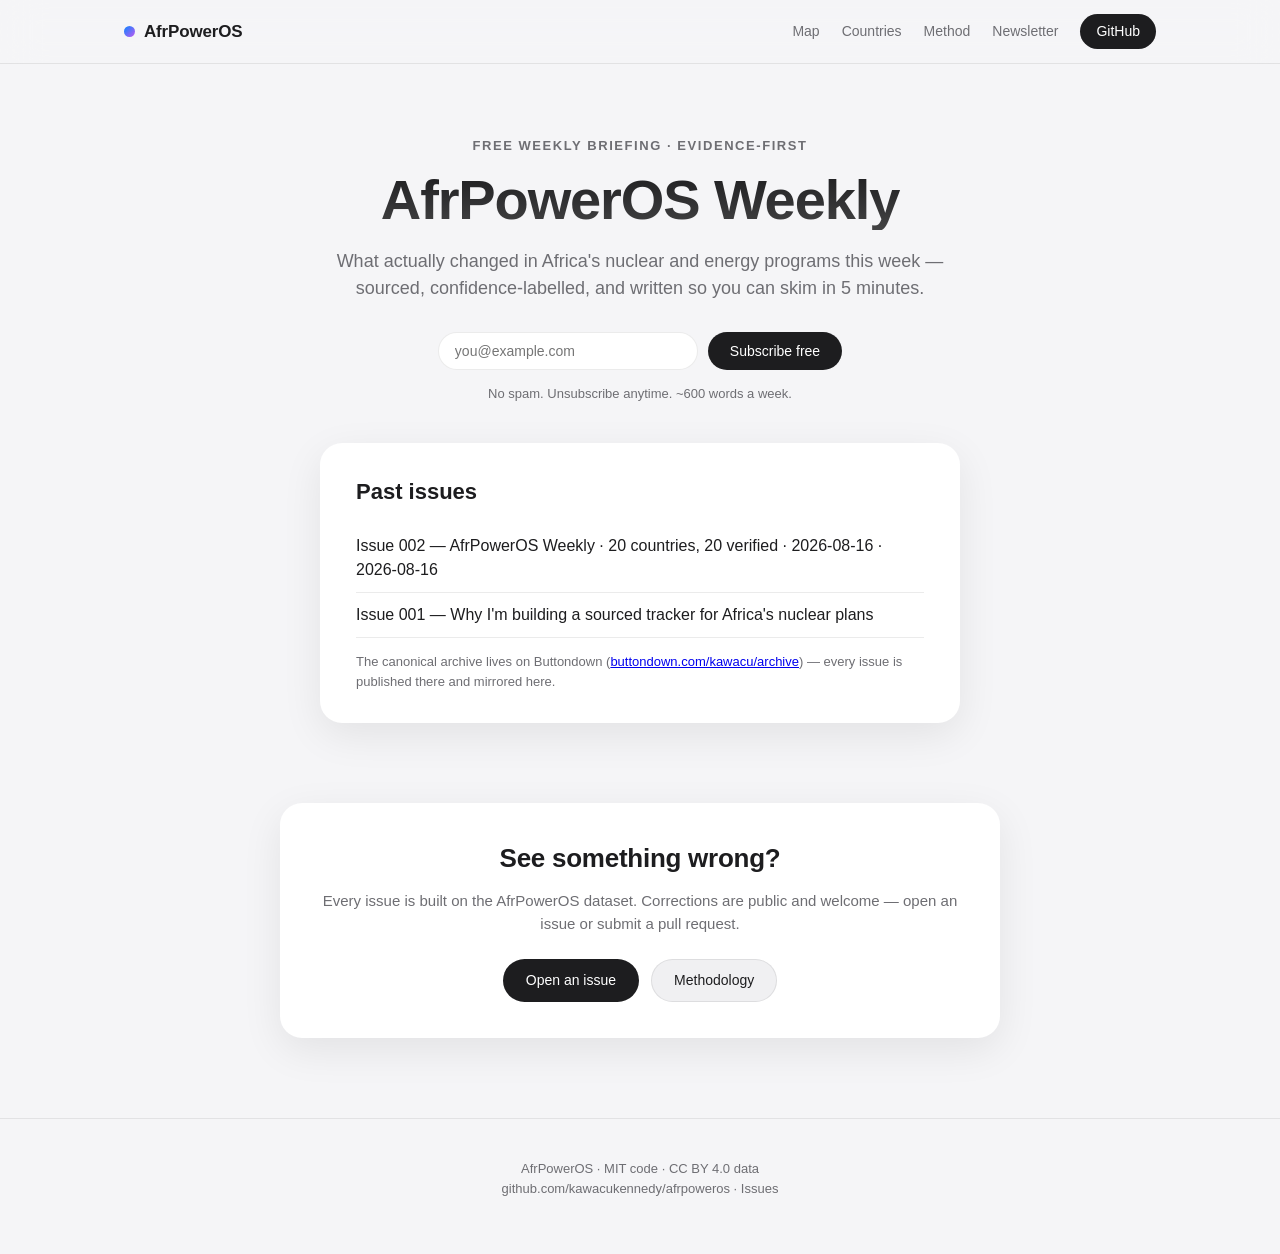
==== site/newsletter.html @ 23bfac74 "feat(newsletter): automate weekly issue generation and sending via Buttondown API - scripts/newslett" ====
<!DOCTYPE html>
<html lang="en">
<head>
  <meta charset="UTF-8">
  <meta name="viewport" content="width=device-width, initial-scale=1.0">
  <title>AfrPowerOS Weekly — African Nuclear &amp; Energy Infrastructure</title>
  <meta name="description" content="A weekly, evidence-first briefing on Africa's civilian nuclear and energy programs. Free. Every fact sourced.">
  <link rel="stylesheet" href="styles.css?v=__VER__">
</head>
<body>
  <header class="nav">
    <div class="nav-inner">
      <a class="brand" href="/">
        <span class="brand-dot"></span>
        <span>AfrPowerOS</span>
      </a>
      <nav class="nav-links">
        <a href="/#map">Map</a>
        <a href="/#table">Countries</a>
        <a href="/#method">Method</a>
        <a href="newsletter.html">Newsletter</a>
        <a class="nav-cta" href="https://github.com/kawacukennedy/afrpoweros">GitHub</a>
      </nav>
    </div>
  </header>

  <main>
    <section class="hero">
      <p class="eyebrow">Free weekly briefing · evidence-first</p>
      <h1>AfrPowerOS Weekly</h1>
      <p class="hero-sub">
        What actually changed in Africa's nuclear and energy programs this week —
        sourced, confidence-labelled, and written so you can skim in 5 minutes.
      </p>
      <form class="newsletter-form" action="https://buttondown.com/api/emails/embed-subscribe/kawacu" method="post" target="_blank">
        <input type="email" name="email" placeholder="you@example.com" required>
        <button type="submit" class="btn btn-primary">Subscribe free</button>
      </form>
      <p class="newsletter-note">No spam. Unsubscribe anytime. ~600 words a week.</p>
    </section>

    <section class="card newsletter-archive">
      <h2>Past issues</h2>
      <ul class="archive-list">
        <li><a href="newsletter/issue-002.html">Issue 002 — AfrPowerOS Weekly · 20 countries, 20 verified · 2026-08-16</a> <span class="newsletter-date">· 2026-08-16</span></li>
        <li><a href="newsletter/issue-001.html">Issue 001 — Why I'm building a sourced tracker for Africa's nuclear plans</a></li>
      </ul>
      <p class="newsletter-note">
        The canonical archive lives on Buttondown (<a href="https://buttondown.com/kawacu/archive/">buttondown.com/kawacu/archive</a>) — every issue is published there and mirrored here.
      </p>
    </section>

    <section class="contribute" id="contribute">
      <div class="contribute-card">
        <h2>See something wrong?</h2>
        <p>
          Every issue is built on the AfrPowerOS dataset. Corrections are public
          and welcome — open an issue or submit a pull request.
        </p>
        <div class="contribute-actions">
          <a class="btn btn-primary" href="https://github.com/kawacukennedy/afrpoweros/issues">Open an issue</a>
          <a class="btn" href="https://github.com/kawacukennedy/afrpoweros/blob/main/docs/methodology.md">Methodology</a>
        </div>
      </div>
    </section>
  </main>

  <footer class="footer">
    <p>AfrPowerOS · MIT code · CC BY 4.0 data</p>
    <p><a href="https://github.com/kawacukennedy/afrpoweros">github.com/kawacukennedy/afrpoweros</a> · <a href="https://github.com/kawacukennedy/afrpoweros/issues">Issues</a></p>
  </footer>
</body>
</html>
---- site/styles.css ----
:root {
  --bg: #f5f5f7;
  --card: #ffffff;
  --text: #1d1d1f;
  --text-2: #6e6e73;
  --line: rgba(0, 0, 0, 0.08);
  --shadow: 0 12px 40px rgba(0, 0, 0, 0.08);
  --radius: 22px;
  --op: #34c759;
  --uc: #ff9f0a;
  --an: #ffd60a;
  --pr: #0a84ff;
  --ex: #bf5af2;
  --none: #8e8e93;
  --none-rec: #d2d2d7;
}

* { box-sizing: border-box; margin: 0; padding: 0; }

html { scroll-behavior: smooth; }

body {
  font-family: -apple-system, BlinkMacSystemFont, "SF Pro Text", "SF Pro Display", "Helvetica Neue", Arial, sans-serif;
  background: var(--bg);
  color: var(--text);
  -webkit-font-smoothing: antialiased;
  text-rendering: optimizeLegibility;
  line-height: 1.5;
}

.nav {
  position: sticky;
  top: 0;
  z-index: 50;
  backdrop-filter: saturate(180%) blur(20px);
  -webkit-backdrop-filter: saturate(180%) blur(20px);
  background: rgba(245, 245, 247, 0.72);
  border-bottom: 1px solid var(--line);
}

.nav-inner {
  max-width: 1080px;
  margin: 0 auto;
  padding: 14px 24px;
  display: flex;
  align-items: center;
  justify-content: space-between;
}

.brand {
  display: flex;
  align-items: center;
  gap: 9px;
  font-weight: 600;
  font-size: 17px;
  text-decoration: none;
  color: var(--text);
  letter-spacing: -0.01em;
}

.brand-dot {
  width: 11px;
  height: 11px;
  border-radius: 50%;
  background: linear-gradient(135deg, #0a84ff, #bf5af2);
}

.nav-links {
  display: flex;
  align-items: center;
  gap: 22px;
}

.nav-links a {
  font-size: 14px;
  color: var(--text-2);
  text-decoration: none;
  transition: color 0.2s ease;
}

.nav-links a:hover { color: var(--text); }

.nav-cta {
  padding: 7px 16px;
  border-radius: 980px;
  background: var(--text);
  color: #fff !important;
  font-weight: 500;
  transition: transform 0.2s ease, box-shadow 0.2s ease !important;
}

.nav-cta:hover { transform: translateY(-1px); box-shadow: 0 4px 12px rgba(0, 0, 0, 0.18); }

main { max-width: 1080px; margin: 0 auto; padding: 0 24px; }

.hero { text-align: center; padding: 72px 0 40px; }

.eyebrow {
  font-size: 13px;
  font-weight: 600;
  letter-spacing: 0.12em;
  text-transform: uppercase;
  color: var(--text-2);
  margin-bottom: 14px;
}

.hero h1 {
  font-size: clamp(34px, 6vw, 56px);
  font-weight: 700;
  letter-spacing: -0.02em;
  line-height: 1.08;
  background: linear-gradient(180deg, var(--text), #434344);
  -webkit-background-clip: text;
  background-clip: text;
  -webkit-text-fill-color: transparent;
}

.hero-sub {
  max-width: 640px;
  margin: 18px auto 30px;
  font-size: 18px;
  color: var(--text-2);
}

.legend {
  display: flex;
  flex-wrap: wrap;
  justify-content: center;
  gap: 8px 18px;
  margin-bottom: 16px;
}

.legend .item {
  display: inline-flex;
  align-items: center;
  gap: 7px;
  font-size: 13px;
  color: var(--text-2);
}

.legend .swatch {
  width: 10px;
  height: 10px;
  border-radius: 50%;
}

.hero-meta {
  font-size: 13px;
  color: var(--text-2);
}

.stats {
  display: flex;
  justify-content: center;
  gap: 36px;
  margin: 6px 0 14px;
  flex-wrap: wrap;
}

.stat {
  display: flex;
  flex-direction: column;
  align-items: center;
  gap: 2px;
}

.stat-num {
  font-size: 24px;
  font-weight: 700;
  letter-spacing: -0.02em;
}

.stat-label {
  font-size: 12px;
  color: var(--text-2);
}

.card {
  background: var(--card);
  border-radius: var(--radius);
  box-shadow: var(--shadow);
  padding: 16px;
  margin: 24px 0 64px;
}

.map-wrap {
  position: relative;
  border-radius: 16px;
  overflow: hidden;
  background: linear-gradient(180deg, #fbfbfd, #f1f1f4);
}

#mapSvg {
  display: block;
  width: 100%;
  height: auto;
}

#mapSvg .country {
  stroke: #ffffff;
  stroke-width: 0.8;
  transition: fill 0.15s ease, opacity 0.15s ease;
  cursor: pointer;
}

#mapSvg .country:hover {
  fill-opacity: 0.72;
}

.tooltip {
  position: absolute;
  pointer-events: none;
  background: rgba(29, 29, 31, 0.92);
  color: #fff;
  border-radius: 12px;
  padding: 10px 14px;
  font-size: 13px;
  max-width: 260px;
  box-shadow: 0 8px 24px rgba(0, 0, 0, 0.25);
  backdrop-filter: blur(8px);
  -webkit-backdrop-filter: blur(8px);
  z-index: 10;
}

.tooltip h4 {
  font-size: 14px;
  font-weight: 600;
  margin-bottom: 2px;
}

.tooltip p { color: rgba(255, 255, 255, 0.8); }

.table-section h2,
.method h2 {
  font-size: 28px;
  font-weight: 700;
  letter-spacing: -0.01em;
  margin-bottom: 18px;
}

.table-card {
  background: var(--card);
  border-radius: var(--radius);
  box-shadow: var(--shadow);
  overflow: hidden;
  margin-bottom: 64px;
}

table { width: 100%; border-collapse: collapse; font-size: 14px; }

thead th {
  text-align: left;
  padding: 14px 18px;
  font-size: 12px;
  font-weight: 600;
  letter-spacing: 0.08em;
  text-transform: uppercase;
  color: var(--text-2);
  background: #fafafa;
  border-bottom: 1px solid var(--line);
}

tbody td {
  padding: 12px 18px;
  border-bottom: 1px solid var(--line);
  color: var(--text);
}

tbody tr { transition: background 0.15s ease; }
tbody tr:hover { background: #fafafa; }

tbody tr.highlight { animation: flash 2s ease; }

@keyframes flash {
  0% { background: rgba(10, 132, 255, 0.14); }
  100% { background: transparent; }
}

.tag {
  display: inline-block;
  padding: 3px 10px;
  border-radius: 980px;
  font-size: 12px;
  font-weight: 500;
  color: #fff;
  white-space: nowrap;
}

.tag-unverified { background: var(--none); }

.method {
  max-width: 640px;
  margin: 0 auto 80px;
}

.method p { color: var(--text-2); font-size: 15px; }

.method a { color: var(--pr); text-decoration: none; }
.method a:hover { text-decoration: underline; }

.contribute { max-width: 720px; margin: 0 auto 80px; }

.contribute-card {
  background: var(--card);
  border-radius: var(--radius);
  box-shadow: var(--shadow);
  padding: 36px;
  text-align: center;
}

.contribute-card h2 { font-size: 26px; font-weight: 700; letter-spacing: -0.01em; margin-bottom: 12px; }
.contribute-card p { color: var(--text-2); font-size: 15px; margin-bottom: 24px; }

.contribute-actions { display: flex; justify-content: center; gap: 12px; flex-wrap: wrap; }

.btn {
  display: inline-block;
  padding: 10px 22px;
  border-radius: 980px;
  font-size: 14px;
  font-weight: 500;
  text-decoration: none;
  color: var(--text);
  background: #f0f0f2;
  border: 1px solid var(--line);
  transition: transform 0.2s ease, box-shadow 0.2s ease;
}

.btn:hover { transform: translateY(-1px); box-shadow: 0 4px 12px rgba(0, 0, 0, 0.12); }

.btn-primary {
  background: var(--text);
  color: #fff !important;
  border-color: transparent;
}

.newsletter-form {
  display: flex;
  justify-content: center;
  gap: 10px;
  flex-wrap: wrap;
  margin-top: 28px;
}

.newsletter-form input[type="email"] {
  padding: 10px 16px;
  border-radius: 980px;
  border: 1px solid var(--line);
  font-size: 14px;
  font-family: inherit;
  background: var(--card);
  min-width: 260px;
  color: var(--text);
}

.newsletter-form input[type="email"]:focus {
  outline: none;
  border-color: var(--pr);
}

.newsletter-form button { border: none; cursor: pointer; }

.newsletter-note { color: var(--text-2); font-size: 13px; margin-top: 14px; }

.newsletter-archive {
  max-width: 640px;
  margin: 0 auto 80px;
  padding: 32px 36px;
}

.newsletter-archive h2 { font-size: 22px; font-weight: 700; margin-bottom: 16px; }

.archive-list { list-style: none; }

.archive-list li { padding: 10px 0; border-bottom: 1px solid var(--line); }

.archive-list a { color: var(--text); text-decoration: none; font-weight: 500; }
.archive-list a:hover { color: var(--pr); }

.issue {
  max-width: 640px;
  margin: 0 auto 80px;
  background: var(--card);
  border-radius: var(--radius);
  box-shadow: var(--shadow);
  padding: 48px;
}

.issue h1 { font-size: 32px; font-weight: 700; letter-spacing: -0.01em; margin: 4px 0 20px; }
.issue h2 { font-size: 20px; font-weight: 700; margin: 28px 0 10px; }
.issue p { color: var(--text-2); font-size: 15px; margin-bottom: 14px; }
.issue ul { color: var(--text-2); font-size: 15px; margin: 0 0 14px 20px; }
.issue li { margin-bottom: 6px; }
.issue a { color: var(--pr); text-decoration: none; }
.issue .newsletter-form { justify-content: flex-start; margin-top: 24px; }

@media (max-width: 720px) {
  .issue { padding: 28px 20px; }
  .newsletter-archive { padding: 24px 20px; }
}

.footer {
  text-align: center;
  padding: 40px 24px 56px;
  color: var(--text-2);
  font-size: 13px;
  border-top: 1px solid var(--line);
}

.footer a { color: var(--text-2); text-decoration: none; }
.footer a:hover { color: var(--text); }

@media (max-width: 720px) {
  .nav-links a { display: none; }
  .nav-links .nav-cta { display: inline-block; }
  .hero { padding: 48px 0 28px; }
  .stats { gap: 20px; }
  .contribute-card { padding: 24px 18px; }
  thead th:nth-child(6), tbody td:nth-child(6) { display: none; }
}

@media (prefers-reduced-motion: reduce) {
  html { scroll-behavior: auto; }
  * { transition: none !important; animation: none !important; }
}
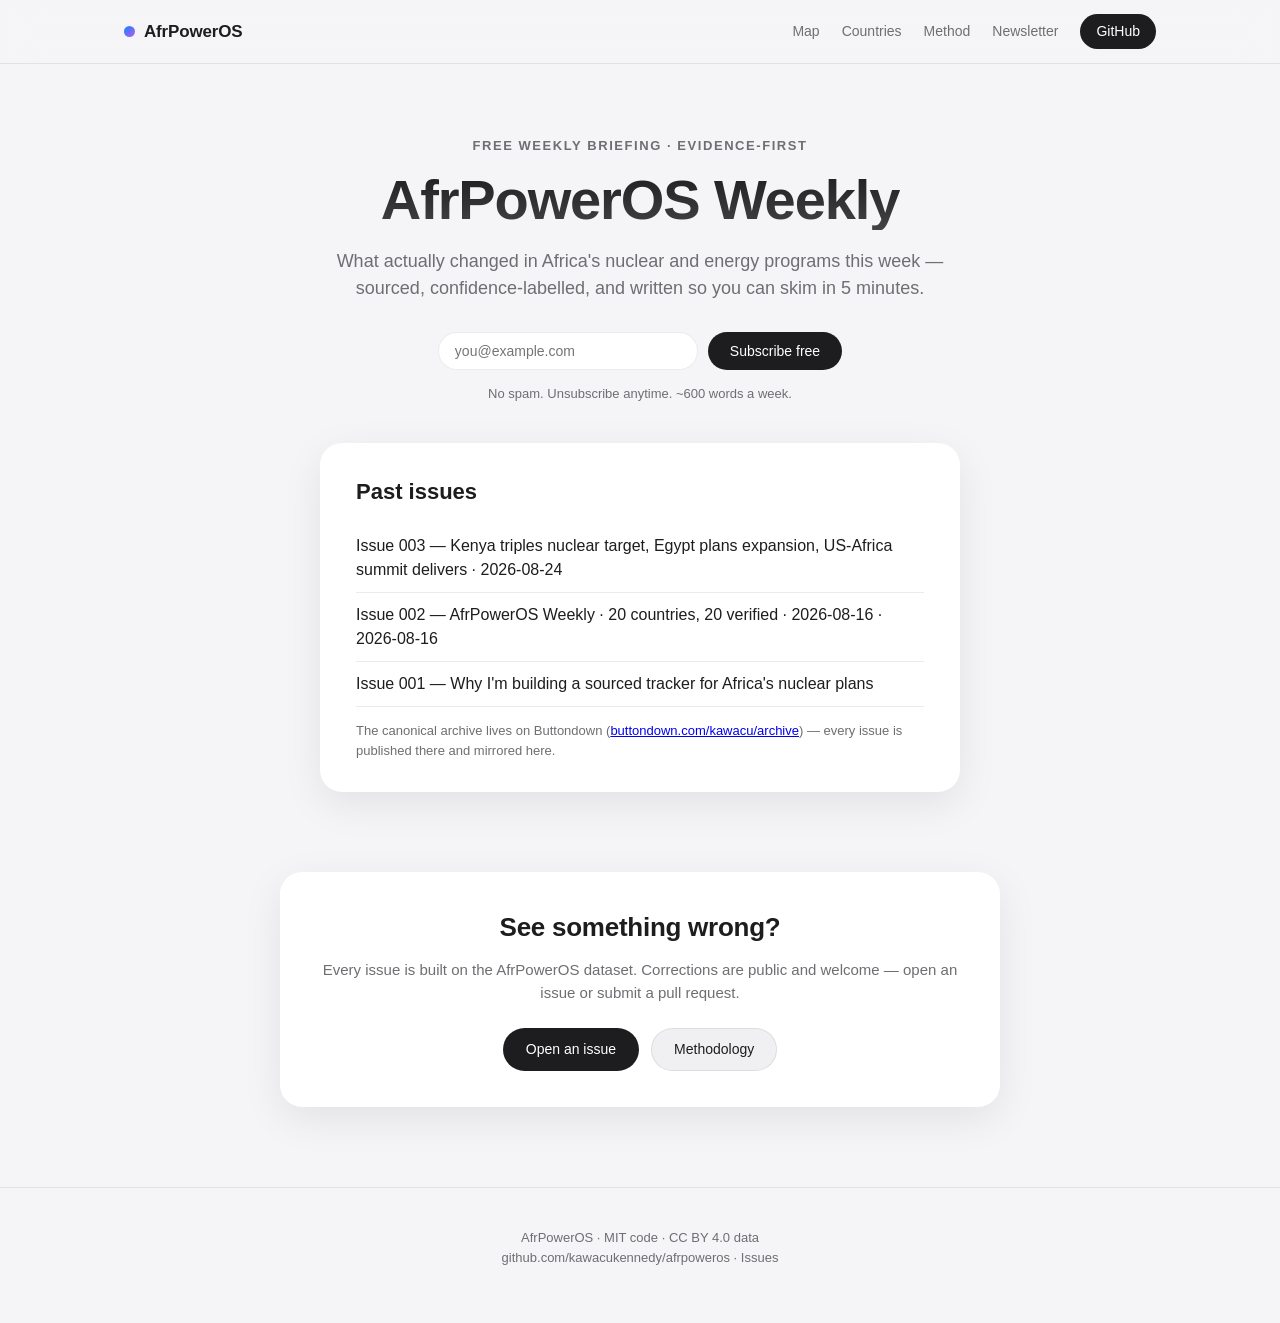
==== commit c41325db: "feat(site): add SEO country pages, sitemap, robots and structured data" ====
--- a/site/newsletter.html
+++ b/site/newsletter.html
@@ -42,6 +42,7 @@
     <section class="card newsletter-archive">
       <h2>Past issues</h2>
       <ul class="archive-list">
+        <li><a href="newsletter/issue-003.html">Issue 003 — Kenya triples nuclear target, Egypt plans expansion, US-Africa summit delivers</a> <span class="newsletter-date">· 2026-08-24</span></li>
         <li><a href="newsletter/issue-002.html">Issue 002 — AfrPowerOS Weekly · 20 countries, 20 verified · 2026-08-16</a> <span class="newsletter-date">· 2026-08-16</span></li>
         <li><a href="newsletter/issue-001.html">Issue 001 — Why I'm building a sourced tracker for Africa's nuclear plans</a></li>
       </ul>
--- a/site/styles.css
+++ b/site/styles.css
@@ -6,13 +6,8 @@
   --line: rgba(0, 0, 0, 0.08);
   --shadow: 0 12px 40px rgba(0, 0, 0, 0.08);
   --radius: 22px;
-  --op: #34c759;
-  --uc: #ff9f0a;
-  --an: #ffd60a;
   --pr: #0a84ff;
-  --ex: #bf5af2;
   --none: #8e8e93;
-  --none-rec: #d2d2d7;
 }
 
 * { box-sizing: border-box; margin: 0; padding: 0; }
@@ -142,7 +137,86 @@
   width: 10px;
   height: 10px;
   border-radius: 50%;
-}
+  flex-shrink: 0;
+}
+
+.legend-explain {
+  max-width: 560px;
+  margin: 0 auto 24px;
+  text-align: left;
+}
+
+.legend-table {
+  width: 100%;
+  border-collapse: collapse;
+  font-size: 13px;
+}
+
+.legend-table th {
+  text-align: left;
+  font-size: 12px;
+  font-weight: 600;
+  letter-spacing: 0.06em;
+  text-transform: uppercase;
+  color: var(--text-2);
+  padding: 10px 0 6px;
+  border-bottom: 1px solid var(--line);
+}
+
+.legend-table td {
+  padding: 7px 0;
+  color: var(--text-2);
+  vertical-align: middle;
+  line-height: 1.4;
+}
+
+.legend-table td strong {
+  color: var(--text);
+}
+
+.legend-swatch-cell {
+  width: 24px;
+  padding-right: 10px;
+  text-align: center;
+}
+
+.legend-swatch-cell .swatch {
+  width: 10px;
+  height: 10px;
+  border-radius: 50%;
+  display: inline-block;
+}
+
+.legend-phase-cell {
+  width: 24px;
+  padding-right: 10px;
+  text-align: center;
+}
+
+.phase-badge {
+  display: inline-block;
+  background: var(--pr);
+  color: #fff;
+  font-size: 10px;
+  font-weight: 600;
+  padding: 2px 6px;
+  border-radius: 4px;
+  line-height: 1;
+}
+
+.legend-divider td {
+  padding: 4px 0;
+  border-bottom: 1px solid var(--line);
+}
+
+.legend-note {
+  font-size: 12px;
+  color: var(--text-2);
+  margin-top: 10px;
+}
+
+.legend-note a { color: var(--pr); text-decoration: none; }
+.legend-note a:hover { text-decoration: underline; }
 
 .hero-meta {
   font-size: 13px;
@@ -229,6 +303,26 @@
 }
 
 .tooltip p { color: rgba(255, 255, 255, 0.8); }
+
+.tooltip-source {
+  margin-top: 6px;
+  font-size: 11px;
+  color: rgba(255, 255, 255, 0.5);
+}
+
+.tooltip-source a {
+  color: rgba(255, 255, 255, 0.7);
+  text-decoration: underline;
+}
+
+.source-link {
+  font-size: 12px;
+  color: var(--pr);
+  text-decoration: none;
+  white-space: nowrap;
+}
+
+.source-link:hover { text-decoration: underline; }
 
 .table-section h2,
 .method h2 {
@@ -394,11 +488,6 @@
 .issue a { color: var(--pr); text-decoration: none; }
 .issue .newsletter-form { justify-content: flex-start; margin-top: 24px; }
 
-@media (max-width: 720px) {
-  .issue { padding: 28px 20px; }
-  .newsletter-archive { padding: 24px 20px; }
-}
-
 .footer {
   text-align: center;
   padding: 40px 24px 56px;
@@ -416,7 +505,227 @@
   .hero { padding: 48px 0 28px; }
   .stats { gap: 20px; }
   .contribute-card { padding: 24px 18px; }
+  .issue { padding: 28px 20px; }
+  .newsletter-archive { padding: 24px 20px; }
   thead th:nth-child(6), tbody td:nth-child(6) { display: none; }
+  thead th:nth-child(8), tbody td:nth-child(8) { display: none; }
+}
+
+/* SEO: country link grid + FAQ */
+.country-links {
+  max-width: 900px;
+  margin: 0 auto 80px;
+}
+
+.country-links h2 {
+  font-size: 28px;
+  font-weight: 700;
+  letter-spacing: -0.01em;
+  margin-bottom: 8px;
+  text-align: center;
+}
+
+.country-links-sub {
+  text-align: center;
+  color: var(--text-2);
+  font-size: 15px;
+  margin-bottom: 24px;
+}
+
+.country-link-grid {
+  list-style: none;
+  display: grid;
+  grid-template-columns: repeat(auto-fill, minmax(240px, 1fr));
+  gap: 10px;
+}
+
+.country-link-grid a {
+  display: block;
+  padding: 12px 16px;
+  background: var(--card);
+  border-radius: 14px;
+  color: var(--text);
+  text-decoration: none;
+  font-weight: 500;
+  font-size: 14px;
+  border: 1px solid var(--line);
+  transition: transform 0.15s ease, box-shadow 0.15s ease;
+}
+
+.country-link-grid a:hover {
+  transform: translateY(-1px);
+  box-shadow: var(--shadow);
+  color: var(--pr);
+}
+
+.faq {
+  max-width: 760px;
+  margin: 0 auto 80px;
+}
+
+.faq h2 {
+  font-size: 28px;
+  font-weight: 700;
+  letter-spacing: -0.01em;
+  margin-bottom: 22px;
+  text-align: center;
+}
+
+.faq-item {
+  background: var(--card);
+  border: 1px solid var(--line);
+  border-radius: 16px;
+  padding: 22px 26px;
+  margin-bottom: 12px;
+}
+
+.faq-item h3 {
+  font-size: 17px;
+  font-weight: 600;
+  margin-bottom: 8px;
+}
+
+.faq-item p {
+  color: var(--text-2);
+  font-size: 15px;
+  line-height: 1.55;
+}
+
+.faq-item a { color: var(--pr); text-decoration: none; }
+
+/* SEO: static country pages */
+.country-hero {
+  text-align: center;
+  padding: 56px 0 24px;
+}
+
+.country-hero .eyebrow { margin-bottom: 10px; }
+
+.country-hero h1 {
+  font-size: clamp(30px, 5vw, 46px);
+  font-weight: 700;
+  letter-spacing: -0.02em;
+  line-height: 1.1;
+  margin-bottom: 14px;
+}
+
+.country-hero .hero-sub {
+  max-width: 640px;
+  font-size: 16px;
+}
+
+.breadcrumb {
+  max-width: 760px;
+  margin: 0 auto;
+  font-size: 13px;
+  color: var(--text-2);
+}
+
+.breadcrumb a {
+  color: var(--pr);
+  text-decoration: none;
+}
+
+.breadcrumb a:hover { text-decoration: underline; }
+
+.country-body {
+  max-width: 760px;
+  margin: 0 auto 80px;
+}
+
+.country-card {
+  background: var(--card);
+  border-radius: var(--radius);
+  box-shadow: var(--shadow);
+  padding: 32px 36px;
+  margin-bottom: 24px;
+}
+
+.country-card h2 {
+  font-size: 20px;
+  font-weight: 700;
+  margin: 26px 0 12px;
+}
+
+.country-card h2:first-child { margin-top: 0; }
+
+.country-card p {
+  color: var(--text-2);
+  font-size: 15px;
+  line-height: 1.6;
+}
+
+.kv-list {
+  list-style: none;
+  margin: 0;
+}
+
+.kv-list li {
+  display: flex;
+  justify-content: space-between;
+  gap: 20px;
+  padding: 10px 0;
+  border-bottom: 1px solid var(--line);
+  font-size: 14px;
+}
+
+.kv-list li:last-child { border-bottom: none; }
+
+.kv-list .k {
+  color: var(--text-2);
+  flex-shrink: 0;
+}
+
+.kv-list .v { font-weight: 500; text-align: right; }
+
+.kv-list .v a { color: var(--pr); text-decoration: none; }
+
+.event-list {
+  list-style: none;
+  margin: 0;
+}
+
+.event-list li {
+  padding: 10px 0;
+  border-bottom: 1px solid var(--line);
+  font-size: 14px;
+  line-height: 1.5;
+}
+
+.event-list li:last-child { border-bottom: none; }
+
+.event-list .date {
+  display: inline-block;
+  min-width: 88px;
+  color: var(--text-2);
+  font-size: 12px;
+  font-weight: 600;
+}
+
+.source-list { list-style: none; margin: 0; }
+
+.source-list li {
+  margin-bottom: 6px;
+  font-size: 13px;
+}
+
+.source-list a {
+  color: var(--pr);
+  text-decoration: none;
+  word-break: break-all;
+}
+
+.source-list a:hover { text-decoration: underline; }
+
+.confidence-note {
+  font-size: 13px;
+  color: var(--text-2);
+}
+
+@media (max-width: 720px) {
+  .country-card { padding: 22px 18px; }
+  .kv-list li { flex-direction: column; gap: 2px; }
+  .kv-list .v { text-align: left; }
 }
 
 @media (prefers-reduced-motion: reduce) {
